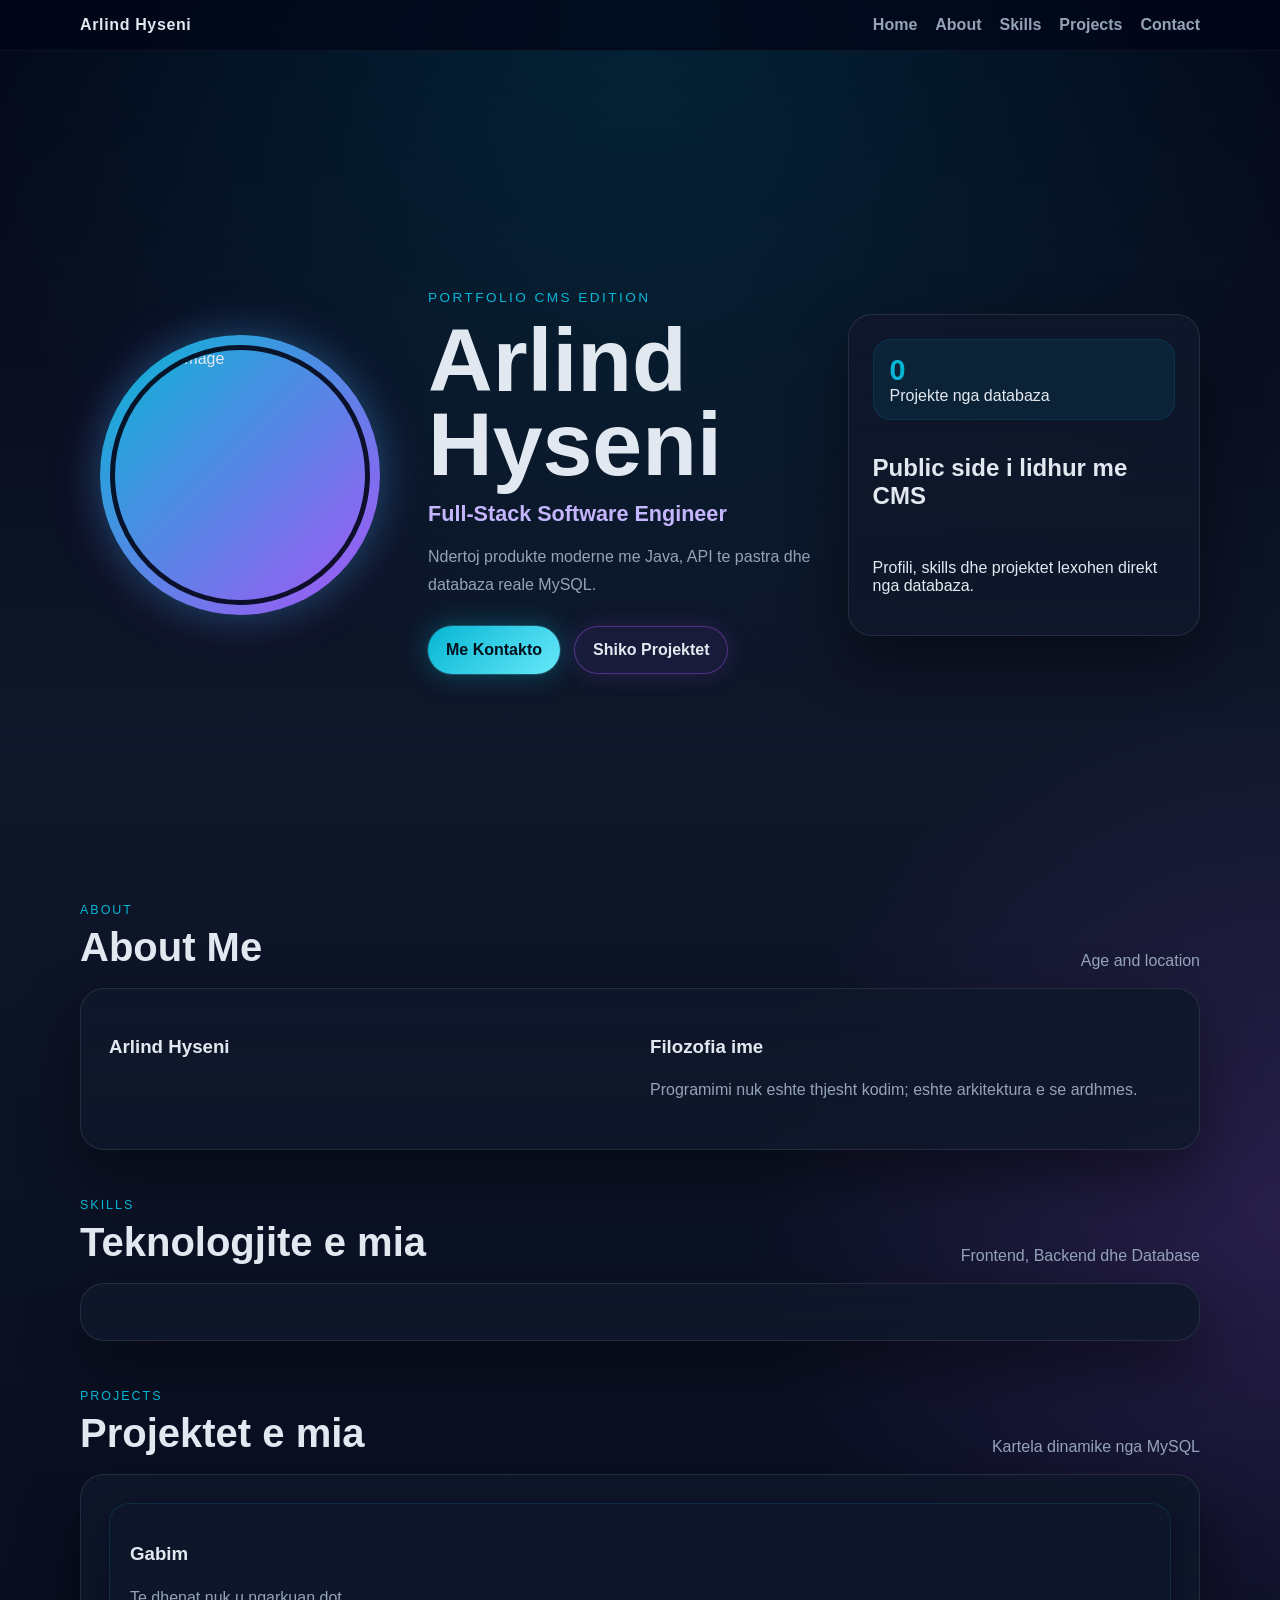
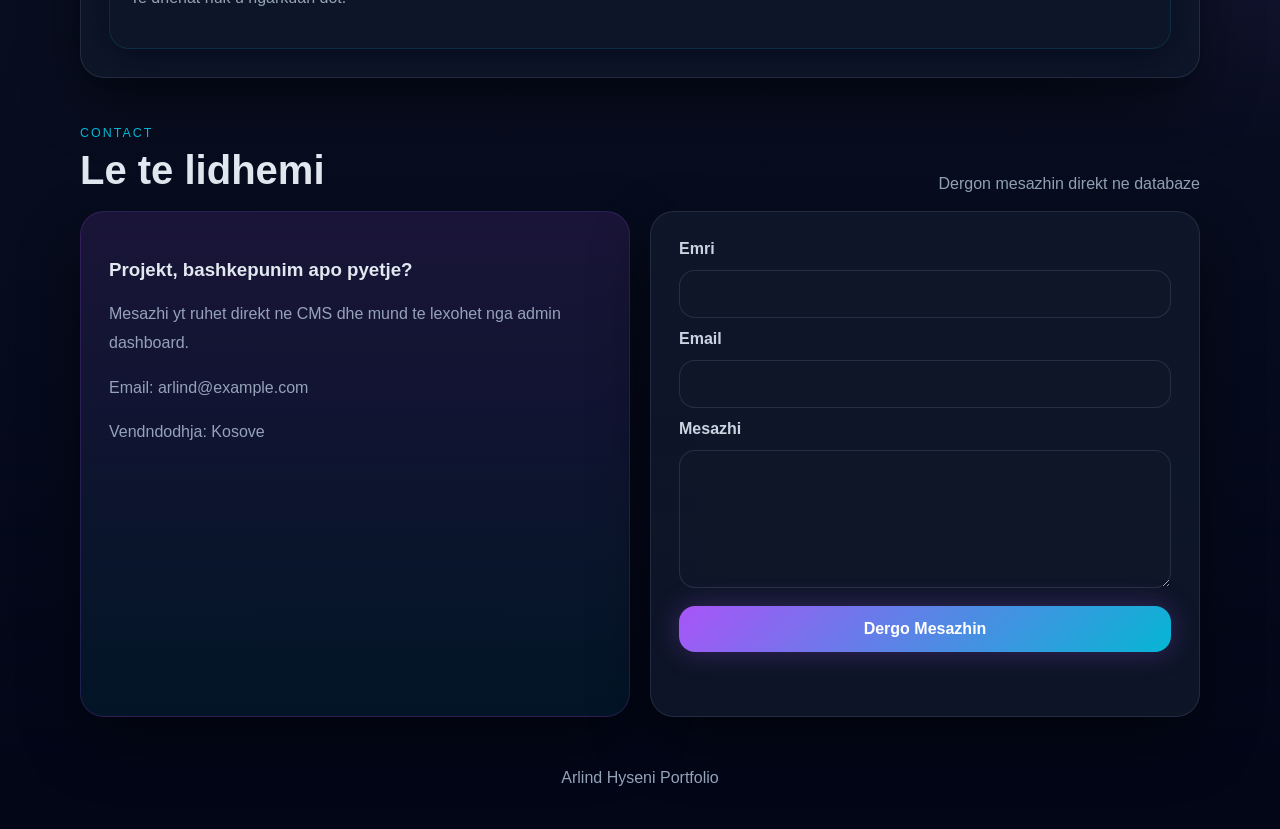
==== src/static/index.html @ 84b6e73b "Initial portfolio CMS" ====
<!DOCTYPE html>
<html lang="sq">
<head>
    <meta charset="UTF-8">
    <meta name="viewport" content="width=device-width, initial-scale=1.0">
    <title>Arlind Hyseni | Portfolio CMS</title>
    <style>
        :root {
            --bg: #0f172a;
            --panel: rgba(15, 23, 42, 0.9);
            --panel-border: rgba(148, 163, 184, 0.16);
            --text: #e2e8f0;
            --muted: #94a3b8;
            --cyan: #06b6d4;
            --purple: #a855f7;
            --shadow: 0 24px 60px rgba(0, 0, 0, 0.45);
        }
        * { box-sizing: border-box; }
        html { scroll-behavior: smooth; }
        body {
            margin: 0;
            font-family: "Segoe UI", Tahoma, sans-serif;
            color: var(--text);
            background:
                radial-gradient(circle at top, rgba(6, 182, 212, 0.16), transparent 28%),
                radial-gradient(circle at right, rgba(168, 85, 247, 0.18), transparent 30%),
                linear-gradient(180deg, #020617, #0f172a 30%, #020617 100%);
        }
        .shell { width: min(1120px, calc(100% - 28px)); margin: 0 auto; }
        .navbar {
            position: sticky;
            top: 0;
            z-index: 20;
            backdrop-filter: blur(14px);
            background: rgba(2, 6, 23, 0.74);
            border-bottom: 1px solid rgba(148, 163, 184, 0.08);
        }
        .navbar-inner {
            display: flex;
            justify-content: space-between;
            align-items: center;
            gap: 18px;
            padding: 16px 0;
        }
        .brand { color: var(--text); text-decoration: none; font-weight: 800; letter-spacing: 0.04em; }
        .nav-links { display: flex; gap: 18px; flex-wrap: wrap; }
        .nav-links a { color: var(--muted); text-decoration: none; font-weight: 600; }
        .nav-links a:hover, .brand:hover { color: var(--cyan); }

        .hero {
            min-height: 92vh;
            display: grid;
            align-items: center;
            padding: 56px 0 36px;
        }
        .hero-grid {
            display: grid;
            grid-template-columns: minmax(240px, 320px) minmax(0, 1fr) minmax(260px, 0.9fr);
            gap: 28px;
            align-items: center;
        }
        .profile-frame {
            width: min(280px, 100%);
            aspect-ratio: 1 / 1;
            border-radius: 50%;
            padding: 10px;
            background: linear-gradient(135deg, var(--cyan), var(--purple));
            box-shadow: 0 0 35px rgba(6, 182, 212, 0.28), 0 0 55px rgba(168, 85, 247, 0.2);
            margin: 0 auto;
        }
        .profile-frame img {
            width: 100%;
            height: 100%;
            object-fit: cover;
            border-radius: 50%;
            display: block;
            border: 5px solid rgba(2, 6, 23, 0.9);
        }
        .eyebrow { text-transform: uppercase; letter-spacing: 0.18em; color: var(--cyan); font-size: 0.85rem; }
        h1 { font-size: clamp(3rem, 7vw, 5.6rem); line-height: 0.94; margin: 8px 0 14px; }
        .subtitle { color: #c4b5fd; font-size: 1.35rem; margin: 0 0 16px; font-weight: 700; }
        .hero-copy, .about-text, .contact-info p, .project-card p { color: var(--muted); line-height: 1.8; }
        .hero-actions { display: flex; gap: 14px; flex-wrap: wrap; margin-top: 26px; }
        .cta, .ghost {
            display: inline-flex; align-items: center; justify-content: center; padding: 14px 18px; border-radius: 999px;
            text-decoration: none; font-weight: 700; transition: transform 0.2s ease, box-shadow 0.2s ease;
        }
        .cta { color: #03111c; background: linear-gradient(135deg, var(--cyan), #67e8f9); box-shadow: 0 0 0 1px rgba(103, 232, 249, 0.2), 0 0 28px rgba(6, 182, 212, 0.35); }
        .ghost { color: var(--text); border: 1px solid rgba(168, 85, 247, 0.4); background: rgba(168, 85, 247, 0.08); box-shadow: 0 0 24px rgba(168, 85, 247, 0.16); }
        .cta:hover, .ghost:hover { transform: translateY(-2px); }
        .hero-panel, .section-panel, .contact-form { background: linear-gradient(180deg, rgba(15, 23, 42, 0.94), rgba(15, 23, 42, 0.84)); border: 1px solid var(--panel-border); border-radius: 24px; box-shadow: var(--shadow); }
        .hero-panel { padding: 24px; display: grid; gap: 14px; align-content: center; }
        .hero-stat { padding: 14px 16px; border-radius: 18px; background: rgba(6, 182, 212, 0.08); border: 1px solid rgba(6, 182, 212, 0.12); }
        .hero-stat strong { display: block; color: var(--cyan); font-size: 1.8rem; }
        section { padding: 24px 0; }
        .section-header { display: flex; justify-content: space-between; gap: 18px; align-items: end; margin-bottom: 18px; }
        .section-header p { margin: 0 0 8px; color: var(--cyan); text-transform: uppercase; letter-spacing: 0.16em; font-size: 0.78rem; }
        .section-header h2 { margin: 0; font-size: clamp(1.8rem, 4vw, 2.5rem); }
        .section-header span { color: var(--muted); }
        .section-panel { padding: 28px; }
        .about-grid, .contact-layout { display: grid; grid-template-columns: minmax(0, 1fr) minmax(0, 1fr); gap: 20px; }
        .projects-grid, .skills-grid { display: grid; grid-template-columns: repeat(auto-fit, minmax(180px, 1fr)); gap: 18px; }
        .project-card, .skill-card {
            padding: 20px; border-radius: 20px; background: rgba(15, 23, 42, 0.72);
            border: 1px solid rgba(6, 182, 212, 0.14); box-shadow: 0 10px 30px rgba(2, 6, 23, 0.5);
        }
        .project-stack, .skill-category {
            display: inline-flex; padding: 8px 12px; border-radius: 999px; background: rgba(168, 85, 247, 0.14);
            color: #d8b4fe; font-weight: 700; font-size: 0.85rem; margin-bottom: 12px;
        }
        .skill-icon { font-size: 2rem; margin-bottom: 10px; display: block; }
        .contact-info { padding: 28px; border-radius: 24px; background: linear-gradient(180deg, rgba(168, 85, 247, 0.12), rgba(6, 182, 212, 0.08)); border: 1px solid rgba(168, 85, 247, 0.18); box-shadow: var(--shadow); }
        .contact-form { padding: 28px; display: grid; gap: 12px; }
        label { font-weight: 600; color: #cbd5e1; }
        input, textarea {
            width: 100%; padding: 14px 16px; border-radius: 16px; border: 1px solid rgba(148, 163, 184, 0.18);
            background: rgba(15, 23, 42, 0.76); color: var(--text); font: inherit;
        }
        input:focus, textarea:focus { outline: 2px solid rgba(6, 182, 212, 0.24); border-color: rgba(6, 182, 212, 0.4); }
        button[type="submit"] {
            margin-top: 6px; border: none; border-radius: 16px; padding: 14px 18px;
            background: linear-gradient(135deg, var(--purple), var(--cyan)); color: white; font: inherit; font-weight: 800; cursor: pointer;
            box-shadow: 0 0 28px rgba(168, 85, 247, 0.28);
        }
        .status { min-height: 24px; margin: 0; font-weight: 700; }
        .status.success { color: #67e8f9; }
        .status.error { color: #fda4af; }
        footer { padding: 28px 0 42px; color: var(--muted); text-align: center; }
        @media (max-width: 768px) {
            .hero-grid, .about-grid, .contact-layout { grid-template-columns: 1fr; }
            .hero-grid { text-align: center; }
            .hero-copy { margin: 0 auto; }
            .hero-actions { justify-content: center; }
            .projects-grid { grid-template-columns: 1fr; }
            h1 { font-size: clamp(2.3rem, 12vw, 3.8rem); }
            .navbar-inner { align-items: start; }
            .nav-links { width: 100%; justify-content: space-between; }
        }
        @media (max-width: 640px) {
            .navbar-inner, .section-header { flex-direction: column; align-items: start; }
            .nav-links { gap: 12px; }
            .hero { min-height: auto; padding-top: 42px; }
            .shell { width: min(100% - 20px, 1120px); }
            .profile-frame { width: 190px; }
        }
    </style>
</head>
<body>
    <nav class="navbar">
        <div class="shell navbar-inner">
            <a href="#home" class="brand" id="brandName">Arlind Hyseni</a>
            <div class="nav-links">
                <a href="#home">Home</a>
                <a href="#about">About</a>
                <a href="#skills">Skills</a>
                <a href="#projects">Projects</a>
                <a href="#contact">Contact</a>
            </div>
        </div>
    </nav>

    <div class="shell">
        <header id="home" class="hero">
            <div class="hero-grid">
                <div class="profile-frame">
                    <img id="profileImage" src="https://ui-avatars.com/api/?name=Arlind+Hyseni&background=0f172a&color=06b6d4&size=280" alt="Profile image">
                </div>
                <div>
                    <p class="eyebrow">Portfolio CMS Edition</p>
                    <h1 id="heroName">Arlind Hyseni</h1>
                    <p class="subtitle" id="heroTitle">Full-Stack Software Engineer</p>
                    <p class="hero-copy" id="heroBio">Ndertoj produkte moderne me Java, API te pastra dhe databaza reale MySQL.</p>
                    <div class="hero-actions">
                        <a class="cta" href="#contact">Me Kontakto</a>
                        <a class="ghost" href="#projects">Shiko Projektet</a>
                    </div>
                </div>
                <aside class="hero-panel">
                    <div class="hero-stat">
                        <strong id="projectCount">0</strong>
                        <span>Projekte nga databaza</span>
                    </div>
                    <h2 id="heroMetaTitle">Public side i lidhur me CMS</h2>
                    <p id="heroMetaText">Profili, skills dhe projektet lexohen direkt nga databaza.</p>
                </aside>
            </div>
        </header>

        <main>
            <section id="about">
                <div class="section-header">
                    <div>
                        <p>About</p>
                        <h2>About Me</h2>
                    </div>
                    <span id="aboutMeta">Age and location</span>
                </div>
                <div class="section-panel about-grid">
                    <div>
                        <h3 id="aboutName">Arlind Hyseni</h3>
                        <p class="about-text" id="aboutBio"></p>
                    </div>
                    <div>
                        <h3>Filozofia ime</h3>
                        <p class="about-text" id="philosophyText">Programimi nuk eshte thjesht kodim; eshte arkitektura e se ardhmes.</p>
                    </div>
                </div>
            </section>

            <section id="skills">
                <div class="section-header">
                    <div>
                        <p>Skills</p>
                        <h2>Teknologjite e mia</h2>
                    </div>
                    <span>Frontend, Backend dhe Database</span>
                </div>
                <div class="section-panel">
                    <div id="skillsGrid" class="skills-grid"></div>
                </div>
            </section>

            <section id="projects">
                <div class="section-header">
                    <div>
                        <p>Projects</p>
                        <h2>Projektet e mia</h2>
                    </div>
                    <span>Kartela dinamike nga MySQL</span>
                </div>
                <div class="section-panel">
                    <div id="projectsGrid" class="projects-grid"></div>
                </div>
            </section>

            <section id="contact">
                <div class="section-header">
                    <div>
                        <p>Contact</p>
                        <h2>Le te lidhemi</h2>
                    </div>
                    <span>Dergon mesazhin direkt ne databaze</span>
                </div>
                <div class="contact-layout">
                    <aside class="contact-info">
                        <h3>Projekt, bashkepunim apo pyetje?</h3>
                        <p id="contactInfoText">Mesazhi yt ruhet direkt ne CMS dhe mund te lexohet nga admin dashboard.</p>
                        <p id="contactEmail">Email: arlind@example.com</p>
                        <p id="contactLocation">Vendndodhja: Kosove</p>
                    </aside>
                    <form id="contactForm" class="contact-form">
                        <input id="contactCsrfToken" name="csrf_token" type="hidden">
                        <label for="name">Emri</label>
                        <input id="name" name="name" type="text" required>
                        <label for="email">Email</label>
                        <input id="email" name="email" type="email" required>
                        <label for="message">Mesazhi</label>
                        <textarea id="message" name="message" rows="6" required></textarea>
                        <button type="submit">Dergo Mesazhin</button>
                        <p id="contactStatus" class="status" aria-live="polite"></p>
                    </form>
                </div>
            </section>
        </main>
    </div>

    <footer id="footerText">Arlind Hyseni Portfolio</footer>

    <script>
        const skillIcons = {
            "HTML": "🌐",
            "CSS": "🎨",
            "JavaScript": "⚡",
            "Bootstrap": "🧩",
            "GitHub": "🐙",
            "Java": "☕",
            "PHP": "🐘",
            "MySQL (Advanced)": "🗄️"
        };

        const projectsGrid = document.getElementById("projectsGrid");
        const skillsGrid = document.getElementById("skillsGrid");
        const projectCount = document.getElementById("projectCount");
        const contactForm = document.getElementById("contactForm");
        const contactStatus = document.getElementById("contactStatus");
        const contactCsrfToken = document.getElementById("contactCsrfToken");

        async function loadCsrfToken() {
            const response = await fetch("/api/csrf-token");
            const payload = await response.json();
            contactCsrfToken.value = payload.token;
        }

        async function loadProfile() {
            const response = await fetch("/api/profile");
            const profile = await response.json();

            document.getElementById("brandName").textContent = profile.fullName;
            document.getElementById("heroName").textContent = profile.fullName;
            document.getElementById("heroTitle").textContent = profile.title;
            document.getElementById("heroBio").textContent = profile.bio;
            document.getElementById("profileImage").src = profile.imageUrl;
            document.getElementById("aboutName").textContent = profile.fullName;
            document.getElementById("aboutBio").textContent = profile.bio;
            document.getElementById("philosophyText").textContent = profile.philosophy;
            document.getElementById("aboutMeta").textContent = `${profile.age} vjec • ${profile.location}`;
            document.getElementById("contactEmail").textContent = `Email: ${profile.email}`;
            document.getElementById("contactLocation").textContent = `Vendndodhja: ${profile.location}`;
            document.getElementById("heroMetaTitle").textContent = `${profile.age} vjec • ${profile.location}`;
            document.getElementById("heroMetaText").textContent = profile.philosophy;
            document.getElementById("footerText").textContent = `${profile.fullName} Portfolio`;
        }

        async function loadSkills() {
            const response = await fetch("/api/skills");
            const skills = await response.json();

            skillsGrid.innerHTML = skills.map((skill) => `
                <article class="skill-card">
                    <span class="skill-icon">${skillIcons[skill.skillName] || "✨"}</span>
                    <div class="skill-category">${skill.category}</div>
                    <h3>${skill.skillName}</h3>
                </article>
            `).join("");
        }

        async function loadProjects() {
            const response = await fetch("/api/projects");
            const projects = await response.json();
            projectCount.textContent = projects.length;

            if (!projects.length) {
                projectsGrid.innerHTML = '<article class="project-card"><h3>Asnje projekt ende</h3><p>Projektet do te shfaqen ketu sapo te ruhen nga admin paneli.</p></article>';
                return;
            }

            projectsGrid.innerHTML = projects.map((project) => `
                <article class="project-card">
                    <div class="project-stack">${project.stack}</div>
                    <h3>${project.title}</h3>
                    <p>${project.description}</p>
                </article>
            `).join("");
        }

        contactForm.addEventListener("submit", async (event) => {
            event.preventDefault();
            const formData = new URLSearchParams(new FormData(contactForm));
            contactStatus.className = "status";
            contactStatus.textContent = "";

            try {
                const response = await fetch("/api/contact", {
                    method: "POST",
                    headers: { "Content-Type": "application/x-www-form-urlencoded" },
                    body: formData
                });
                const payload = await response.json();
                if (!response.ok) {
                    throw new Error(payload.error || "Mesazhi nuk u dergua.");
                }
                contactForm.reset();
                contactCsrfToken.value = formData.get("csrf_token");
                contactStatus.className = "status success";
                contactStatus.textContent = "Mesazhi u dergua me sukses!";
            } catch (error) {
                contactStatus.className = "status error";
                contactStatus.textContent = error.message;
            }
        });

        Promise.all([loadCsrfToken(), loadProfile(), loadSkills(), loadProjects()]).catch(() => {
            projectsGrid.innerHTML = '<article class="project-card"><h3>Gabim</h3><p>Te dhenat nuk u ngarkuan dot.</p></article>';
        });
    </script>
</body>
</html>
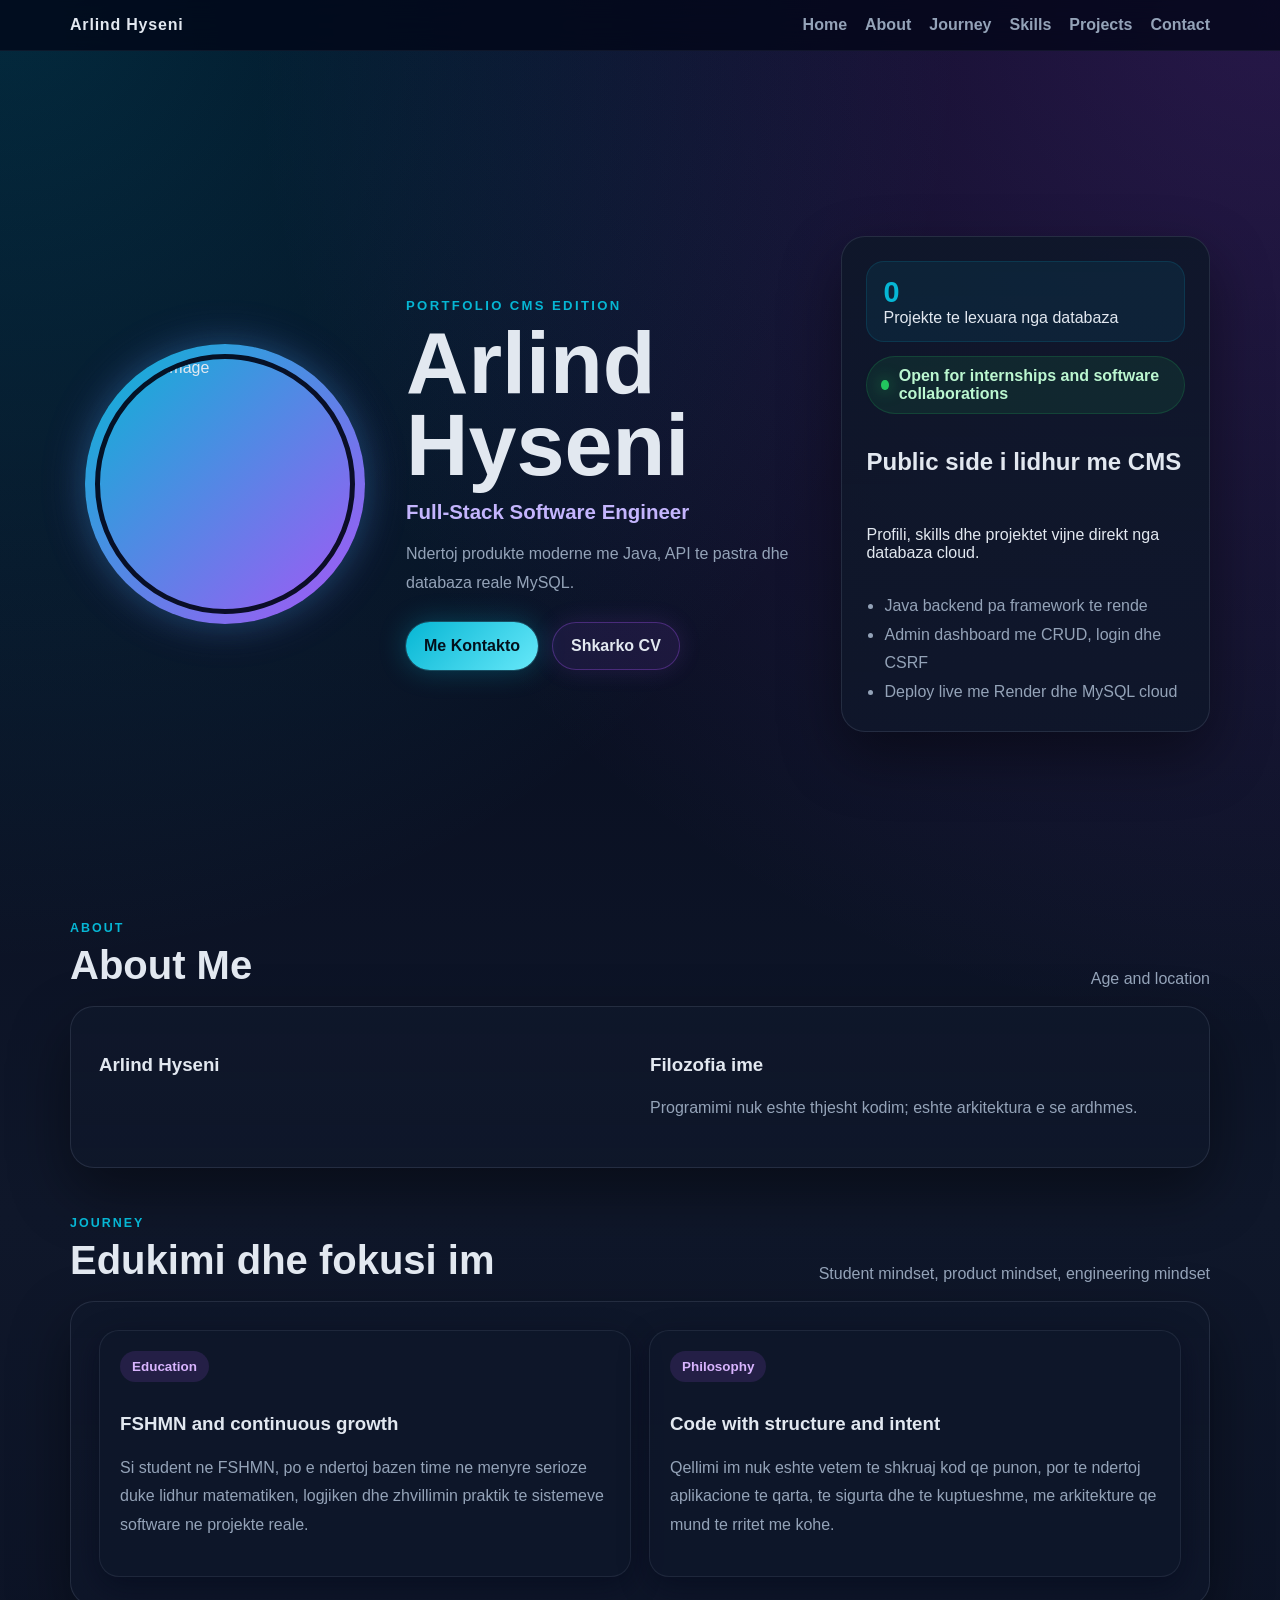
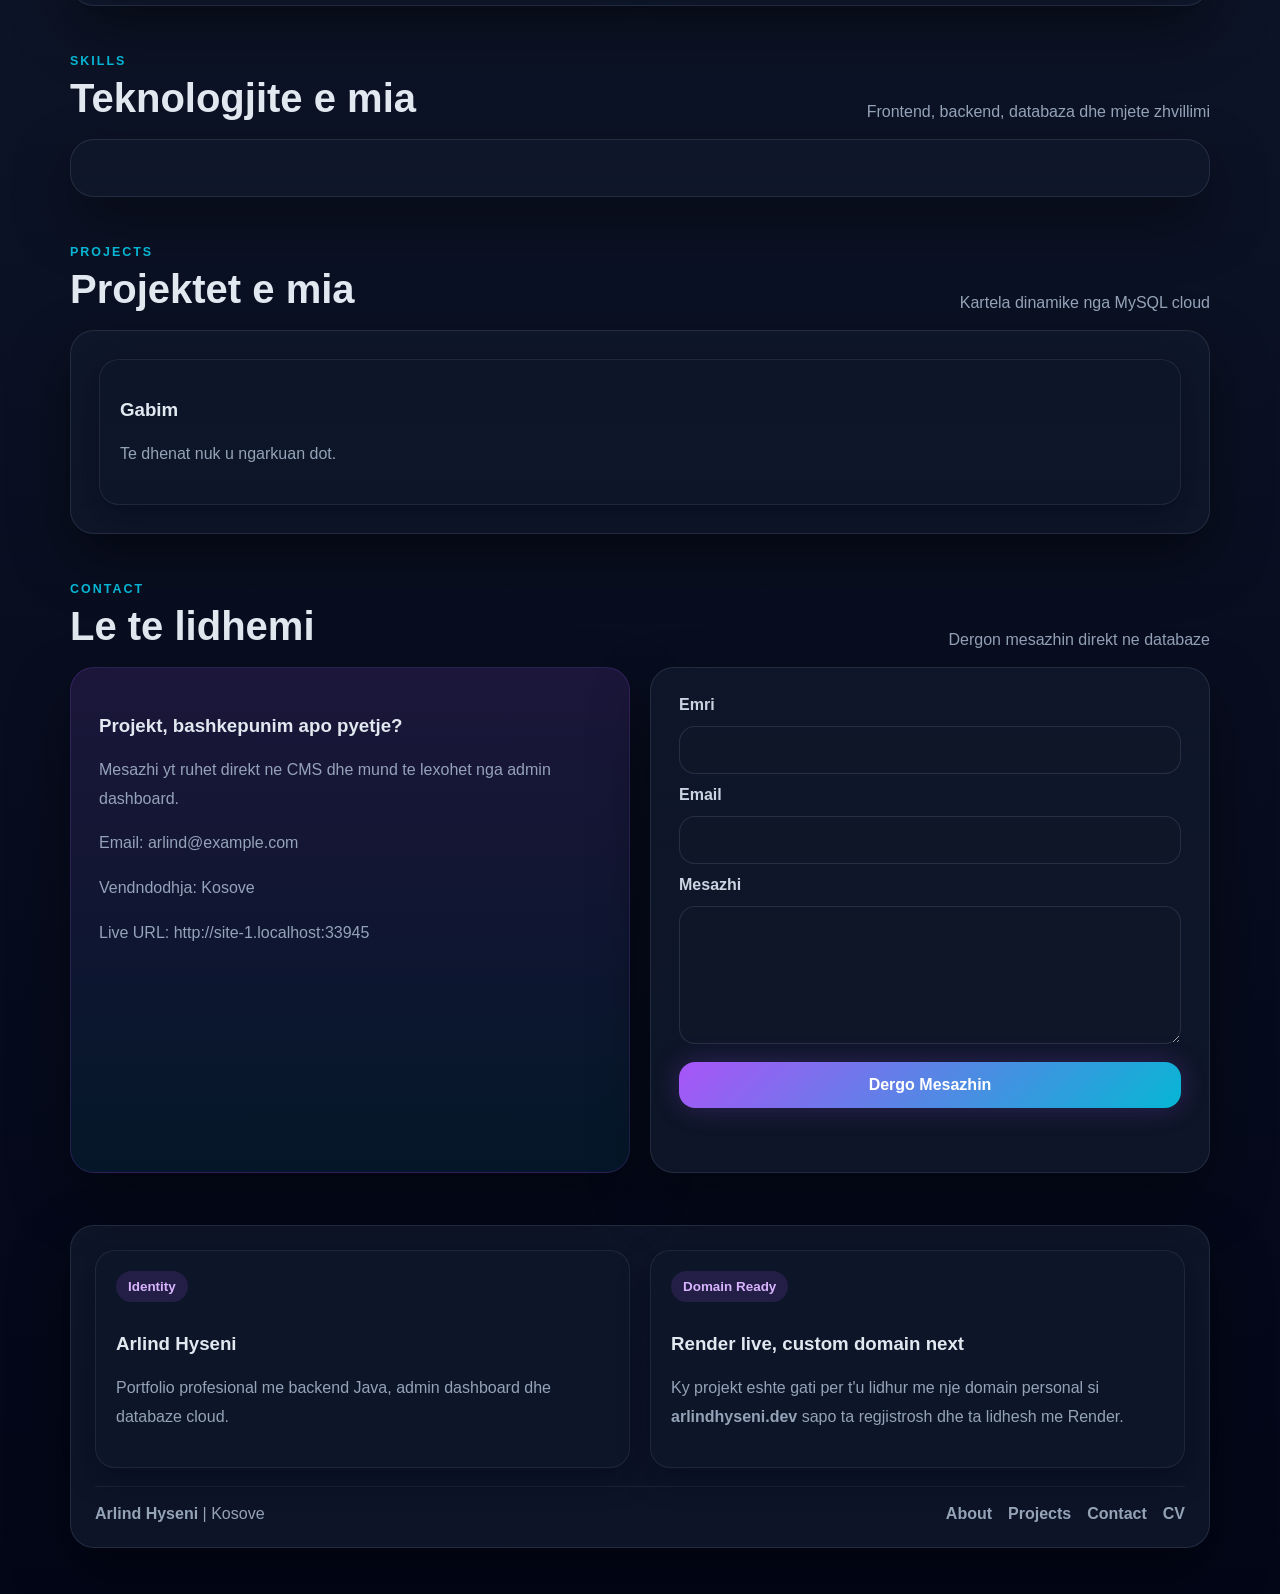
==== commit 5409b070: "Shtova CV-ne dhe perditesova faqen" ====
--- a/src/static/index.html
+++ b/src/static/index.html
@@ -3,18 +3,23 @@
 <head>
     <meta charset="UTF-8">
     <meta name="viewport" content="width=device-width, initial-scale=1.0">
+    <meta name="description" content="Portfolio profesional i Arlind Hyseni, Full-Stack Software Engineer me Java, MySQL dhe ndertim produktesh moderne web.">
     <title>Arlind Hyseni | Portfolio CMS</title>
     <style>
         :root {
-            --bg: #0f172a;
-            --panel: rgba(15, 23, 42, 0.9);
-            --panel-border: rgba(148, 163, 184, 0.16);
+            --bg: #020617;
+            --bg-soft: #0f172a;
+            --panel: rgba(15, 23, 42, 0.86);
+            --panel-strong: rgba(15, 23, 42, 0.94);
+            --line: rgba(148, 163, 184, 0.16);
             --text: #e2e8f0;
             --muted: #94a3b8;
             --cyan: #06b6d4;
             --purple: #a855f7;
-            --shadow: 0 24px 60px rgba(0, 0, 0, 0.45);
-        }
+            --green: #22c55e;
+            --shadow: 0 24px 60px rgba(0, 0, 0, 0.42);
+        }
+
         * { box-sizing: border-box; }
         html { scroll-behavior: smooth; }
         body {
@@ -22,19 +27,23 @@
             font-family: "Segoe UI", Tahoma, sans-serif;
             color: var(--text);
             background:
-                radial-gradient(circle at top, rgba(6, 182, 212, 0.16), transparent 28%),
-                radial-gradient(circle at right, rgba(168, 85, 247, 0.18), transparent 30%),
-                linear-gradient(180deg, #020617, #0f172a 30%, #020617 100%);
-        }
-        .shell { width: min(1120px, calc(100% - 28px)); margin: 0 auto; }
+                radial-gradient(circle at top left, rgba(6, 182, 212, 0.20), transparent 28%),
+                radial-gradient(circle at top right, rgba(168, 85, 247, 0.22), transparent 30%),
+                linear-gradient(180deg, #020617, #0f172a 38%, #020617 100%);
+        }
+
+        a { color: inherit; }
+        .shell { width: min(1140px, calc(100% - 28px)); margin: 0 auto; }
+
         .navbar {
             position: sticky;
             top: 0;
-            z-index: 20;
-            backdrop-filter: blur(14px);
-            background: rgba(2, 6, 23, 0.74);
+            z-index: 30;
+            backdrop-filter: blur(16px);
+            background: rgba(2, 6, 23, 0.76);
             border-bottom: 1px solid rgba(148, 163, 184, 0.08);
         }
+
         .navbar-inner {
             display: flex;
             justify-content: space-between;
@@ -42,105 +51,443 @@
             gap: 18px;
             padding: 16px 0;
         }
-        .brand { color: var(--text); text-decoration: none; font-weight: 800; letter-spacing: 0.04em; }
-        .nav-links { display: flex; gap: 18px; flex-wrap: wrap; }
-        .nav-links a { color: var(--muted); text-decoration: none; font-weight: 600; }
-        .nav-links a:hover, .brand:hover { color: var(--cyan); }
+
+        .brand {
+            text-decoration: none;
+            font-weight: 800;
+            letter-spacing: 0.05em;
+        }
+
+        .nav-links {
+            display: flex;
+            gap: 18px;
+            flex-wrap: wrap;
+        }
+
+        .nav-links a {
+            text-decoration: none;
+            color: var(--muted);
+            font-weight: 600;
+        }
+
+        .nav-links a:hover,
+        .brand:hover {
+            color: var(--cyan);
+        }
 
         .hero {
-            min-height: 92vh;
+            min-height: 94vh;
             display: grid;
             align-items: center;
-            padding: 56px 0 36px;
-        }
+            padding: 54px 0 34px;
+        }
+
         .hero-grid {
             display: grid;
-            grid-template-columns: minmax(240px, 320px) minmax(0, 1fr) minmax(260px, 0.9fr);
-            gap: 28px;
+            grid-template-columns: minmax(240px, 310px) minmax(0, 1fr) minmax(260px, 0.9fr);
+            gap: 26px;
             align-items: center;
         }
+
         .profile-frame {
             width: min(280px, 100%);
             aspect-ratio: 1 / 1;
+            margin: 0 auto;
             border-radius: 50%;
             padding: 10px;
             background: linear-gradient(135deg, var(--cyan), var(--purple));
-            box-shadow: 0 0 35px rgba(6, 182, 212, 0.28), 0 0 55px rgba(168, 85, 247, 0.2);
-            margin: 0 auto;
-        }
+            box-shadow: 0 0 32px rgba(6, 182, 212, 0.24), 0 0 48px rgba(168, 85, 247, 0.20);
+        }
+
         .profile-frame img {
             width: 100%;
             height: 100%;
             object-fit: cover;
+            display: block;
             border-radius: 50%;
+            border: 5px solid rgba(2, 6, 23, 0.92);
+        }
+
+        .eyebrow {
+            margin: 0 0 10px;
+            color: var(--cyan);
+            text-transform: uppercase;
+            letter-spacing: 0.18em;
+            font-size: 0.82rem;
+            font-weight: 700;
+        }
+
+        h1 {
+            margin: 0 0 14px;
+            font-size: clamp(3rem, 7vw, 5.4rem);
+            line-height: 0.94;
+        }
+
+        .subtitle {
+            margin: 0 0 14px;
+            color: #c4b5fd;
+            font-size: 1.28rem;
+            font-weight: 700;
+        }
+
+        .hero-copy,
+        .about-text,
+        .timeline-copy,
+        .contact-info p,
+        .project-card p,
+        .footer-grid p {
+            color: var(--muted);
+            line-height: 1.8;
+        }
+
+        .hero-actions {
+            display: flex;
+            flex-wrap: wrap;
+            gap: 14px;
+            margin-top: 24px;
+        }
+
+        .button,
+        .button-ghost {
+            display: inline-flex;
+            align-items: center;
+            justify-content: center;
+            text-decoration: none;
+            padding: 14px 18px;
+            border-radius: 999px;
+            font-weight: 800;
+            transition: transform 0.2s ease, box-shadow 0.2s ease;
+        }
+
+        .button {
+            color: #03111c;
+            background: linear-gradient(135deg, var(--cyan), #67e8f9);
+            box-shadow: 0 0 0 1px rgba(103, 232, 249, 0.18), 0 0 28px rgba(6, 182, 212, 0.30);
+        }
+
+        .button-ghost {
+            color: var(--text);
+            background: rgba(168, 85, 247, 0.10);
+            border: 1px solid rgba(168, 85, 247, 0.32);
+            box-shadow: 0 0 24px rgba(168, 85, 247, 0.14);
+        }
+
+        .button:hover,
+        .button-ghost:hover,
+        button[type="submit"]:hover {
+            transform: translateY(-2px);
+        }
+
+        .hero-panel,
+        .section-panel,
+        .contact-form,
+        .footer-card {
+            background: linear-gradient(180deg, var(--panel-strong), var(--panel));
+            border: 1px solid var(--line);
+            border-radius: 24px;
+            box-shadow: var(--shadow);
+        }
+
+        .hero-panel {
+            padding: 24px;
+            display: grid;
+            gap: 14px;
+            align-content: center;
+        }
+
+        .hero-stat {
+            padding: 14px 16px;
+            border-radius: 18px;
+            background: rgba(6, 182, 212, 0.08);
+            border: 1px solid rgba(6, 182, 212, 0.14);
+        }
+
+        .hero-stat strong {
             display: block;
-            border: 5px solid rgba(2, 6, 23, 0.9);
-        }
-        .eyebrow { text-transform: uppercase; letter-spacing: 0.18em; color: var(--cyan); font-size: 0.85rem; }
-        h1 { font-size: clamp(3rem, 7vw, 5.6rem); line-height: 0.94; margin: 8px 0 14px; }
-        .subtitle { color: #c4b5fd; font-size: 1.35rem; margin: 0 0 16px; font-weight: 700; }
-        .hero-copy, .about-text, .contact-info p, .project-card p { color: var(--muted); line-height: 1.8; }
-        .hero-actions { display: flex; gap: 14px; flex-wrap: wrap; margin-top: 26px; }
-        .cta, .ghost {
-            display: inline-flex; align-items: center; justify-content: center; padding: 14px 18px; border-radius: 999px;
-            text-decoration: none; font-weight: 700; transition: transform 0.2s ease, box-shadow 0.2s ease;
-        }
-        .cta { color: #03111c; background: linear-gradient(135deg, var(--cyan), #67e8f9); box-shadow: 0 0 0 1px rgba(103, 232, 249, 0.2), 0 0 28px rgba(6, 182, 212, 0.35); }
-        .ghost { color: var(--text); border: 1px solid rgba(168, 85, 247, 0.4); background: rgba(168, 85, 247, 0.08); box-shadow: 0 0 24px rgba(168, 85, 247, 0.16); }
-        .cta:hover, .ghost:hover { transform: translateY(-2px); }
-        .hero-panel, .section-panel, .contact-form { background: linear-gradient(180deg, rgba(15, 23, 42, 0.94), rgba(15, 23, 42, 0.84)); border: 1px solid var(--panel-border); border-radius: 24px; box-shadow: var(--shadow); }
-        .hero-panel { padding: 24px; display: grid; gap: 14px; align-content: center; }
-        .hero-stat { padding: 14px 16px; border-radius: 18px; background: rgba(6, 182, 212, 0.08); border: 1px solid rgba(6, 182, 212, 0.12); }
-        .hero-stat strong { display: block; color: var(--cyan); font-size: 1.8rem; }
+            color: var(--cyan);
+            font-size: 1.8rem;
+        }
+
+        .hero-list {
+            margin: 0;
+            padding-left: 18px;
+            color: var(--muted);
+            line-height: 1.8;
+        }
+
         section { padding: 24px 0; }
-        .section-header { display: flex; justify-content: space-between; gap: 18px; align-items: end; margin-bottom: 18px; }
-        .section-header p { margin: 0 0 8px; color: var(--cyan); text-transform: uppercase; letter-spacing: 0.16em; font-size: 0.78rem; }
-        .section-header h2 { margin: 0; font-size: clamp(1.8rem, 4vw, 2.5rem); }
-        .section-header span { color: var(--muted); }
+
+        .section-header {
+            display: flex;
+            justify-content: space-between;
+            align-items: end;
+            gap: 18px;
+            margin-bottom: 18px;
+        }
+
+        .section-header p {
+            margin: 0 0 8px;
+            color: var(--cyan);
+            text-transform: uppercase;
+            letter-spacing: 0.16em;
+            font-size: 0.78rem;
+            font-weight: 700;
+        }
+
+        .section-header h2 {
+            margin: 0;
+            font-size: clamp(1.8rem, 4vw, 2.5rem);
+        }
+
+        .section-header span {
+            color: var(--muted);
+        }
+
         .section-panel { padding: 28px; }
-        .about-grid, .contact-layout { display: grid; grid-template-columns: minmax(0, 1fr) minmax(0, 1fr); gap: 20px; }
-        .projects-grid, .skills-grid { display: grid; grid-template-columns: repeat(auto-fit, minmax(180px, 1fr)); gap: 18px; }
-        .project-card, .skill-card {
-            padding: 20px; border-radius: 20px; background: rgba(15, 23, 42, 0.72);
-            border: 1px solid rgba(6, 182, 212, 0.14); box-shadow: 0 10px 30px rgba(2, 6, 23, 0.5);
-        }
-        .project-stack, .skill-category {
-            display: inline-flex; padding: 8px 12px; border-radius: 999px; background: rgba(168, 85, 247, 0.14);
-            color: #d8b4fe; font-weight: 700; font-size: 0.85rem; margin-bottom: 12px;
-        }
-        .skill-icon { font-size: 2rem; margin-bottom: 10px; display: block; }
-        .contact-info { padding: 28px; border-radius: 24px; background: linear-gradient(180deg, rgba(168, 85, 247, 0.12), rgba(6, 182, 212, 0.08)); border: 1px solid rgba(168, 85, 247, 0.18); box-shadow: var(--shadow); }
-        .contact-form { padding: 28px; display: grid; gap: 12px; }
-        label { font-weight: 600; color: #cbd5e1; }
-        input, textarea {
-            width: 100%; padding: 14px 16px; border-radius: 16px; border: 1px solid rgba(148, 163, 184, 0.18);
-            background: rgba(15, 23, 42, 0.76); color: var(--text); font: inherit;
-        }
-        input:focus, textarea:focus { outline: 2px solid rgba(6, 182, 212, 0.24); border-color: rgba(6, 182, 212, 0.4); }
+
+        .about-grid,
+        .contact-layout,
+        .footer-grid {
+            display: grid;
+            grid-template-columns: repeat(2, minmax(0, 1fr));
+            gap: 20px;
+        }
+
+        .timeline-grid,
+        .skills-grid,
+        .projects-grid {
+            display: grid;
+            gap: 18px;
+        }
+
+        .timeline-grid {
+            grid-template-columns: repeat(2, minmax(0, 1fr));
+        }
+
+        .skills-grid {
+            grid-template-columns: repeat(auto-fit, minmax(180px, 1fr));
+        }
+
+        .projects-grid {
+            grid-template-columns: repeat(auto-fit, minmax(260px, 1fr));
+        }
+
+        .timeline-card,
+        .project-card,
+        .skill-card,
+        .info-card {
+            padding: 20px;
+            border-radius: 20px;
+            background: rgba(15, 23, 42, 0.72);
+            border: 1px solid rgba(148, 163, 184, 0.12);
+            box-shadow: 0 10px 30px rgba(2, 6, 23, 0.46);
+        }
+
+        .timeline-label,
+        .skill-category,
+        .project-stack {
+            display: inline-flex;
+            padding: 8px 12px;
+            border-radius: 999px;
+            margin-bottom: 12px;
+            font-size: 0.84rem;
+            font-weight: 800;
+        }
+
+        .timeline-label,
+        .skill-category {
+            background: rgba(168, 85, 247, 0.14);
+            color: #d8b4fe;
+        }
+
+        .project-stack {
+            background: rgba(6, 182, 212, 0.10);
+            color: #67e8f9;
+        }
+
+        .skill-mark {
+            width: 48px;
+            height: 48px;
+            display: inline-flex;
+            align-items: center;
+            justify-content: center;
+            border-radius: 16px;
+            margin-bottom: 12px;
+            font-weight: 800;
+            color: white;
+            background: linear-gradient(135deg, var(--purple), var(--cyan));
+            box-shadow: 0 0 24px rgba(168, 85, 247, 0.18);
+        }
+
+        .availability {
+            display: inline-flex;
+            align-items: center;
+            gap: 10px;
+            padding: 10px 14px;
+            border-radius: 999px;
+            color: #bbf7d0;
+            background: rgba(34, 197, 94, 0.10);
+            border: 1px solid rgba(34, 197, 94, 0.18);
+            font-weight: 700;
+        }
+
+        .dot {
+            width: 10px;
+            height: 10px;
+            border-radius: 50%;
+            background: var(--green);
+            box-shadow: 0 0 16px rgba(34, 197, 94, 0.65);
+        }
+
+        .contact-info {
+            padding: 28px;
+            border-radius: 24px;
+            background: linear-gradient(180deg, rgba(168, 85, 247, 0.12), rgba(6, 182, 212, 0.08));
+            border: 1px solid rgba(168, 85, 247, 0.18);
+            box-shadow: var(--shadow);
+        }
+
+        .contact-form {
+            padding: 28px;
+            display: grid;
+            gap: 12px;
+        }
+
+        label {
+            font-weight: 700;
+            color: #cbd5e1;
+        }
+
+        input,
+        textarea {
+            width: 100%;
+            padding: 14px 16px;
+            border-radius: 16px;
+            border: 1px solid rgba(148, 163, 184, 0.18);
+            background: rgba(15, 23, 42, 0.76);
+            color: var(--text);
+            font: inherit;
+        }
+
+        input:focus,
+        textarea:focus {
+            outline: 2px solid rgba(6, 182, 212, 0.24);
+            border-color: rgba(6, 182, 212, 0.4);
+        }
+
         button[type="submit"] {
-            margin-top: 6px; border: none; border-radius: 16px; padding: 14px 18px;
-            background: linear-gradient(135deg, var(--purple), var(--cyan)); color: white; font: inherit; font-weight: 800; cursor: pointer;
-            box-shadow: 0 0 28px rgba(168, 85, 247, 0.28);
-        }
-        .status { min-height: 24px; margin: 0; font-weight: 700; }
+            margin-top: 6px;
+            border: none;
+            border-radius: 16px;
+            padding: 14px 18px;
+            background: linear-gradient(135deg, var(--purple), var(--cyan));
+            color: white;
+            font: inherit;
+            font-weight: 800;
+            cursor: pointer;
+            box-shadow: 0 0 28px rgba(168, 85, 247, 0.24);
+        }
+
+        .status {
+            min-height: 24px;
+            margin: 0;
+            font-weight: 700;
+        }
+
         .status.success { color: #67e8f9; }
         .status.error { color: #fda4af; }
-        footer { padding: 28px 0 42px; color: var(--muted); text-align: center; }
+
+        footer {
+            padding: 28px 0 46px;
+        }
+
+        .footer-card {
+            padding: 24px;
+        }
+
+        .footer-bottom {
+            margin-top: 18px;
+            padding-top: 18px;
+            border-top: 1px solid rgba(148, 163, 184, 0.10);
+            display: flex;
+            justify-content: space-between;
+            gap: 18px;
+            flex-wrap: wrap;
+            color: var(--muted);
+        }
+
+        .footer-links {
+            display: flex;
+            gap: 16px;
+            flex-wrap: wrap;
+        }
+
+        .footer-links a {
+            text-decoration: none;
+            color: var(--muted);
+            font-weight: 600;
+        }
+
+        .footer-links a:hover {
+            color: var(--cyan);
+        }
+
         @media (max-width: 768px) {
-            .hero-grid, .about-grid, .contact-layout { grid-template-columns: 1fr; }
-            .hero-grid { text-align: center; }
-            .hero-copy { margin: 0 auto; }
-            .hero-actions { justify-content: center; }
-            .projects-grid { grid-template-columns: 1fr; }
-            h1 { font-size: clamp(2.3rem, 12vw, 3.8rem); }
-            .navbar-inner { align-items: start; }
-            .nav-links { width: 100%; justify-content: space-between; }
-        }
+            .hero-grid,
+            .about-grid,
+            .contact-layout,
+            .footer-grid,
+            .timeline-grid {
+                grid-template-columns: 1fr;
+            }
+
+            .hero-grid {
+                text-align: center;
+            }
+
+            .hero-actions {
+                justify-content: center;
+            }
+
+            .projects-grid {
+                grid-template-columns: 1fr;
+            }
+
+            h1 {
+                font-size: clamp(2.3rem, 12vw, 3.8rem);
+            }
+
+            .navbar-inner {
+                align-items: start;
+            }
+
+            .nav-links {
+                width: 100%;
+                justify-content: space-between;
+            }
+
+            .footer-bottom {
+                flex-direction: column;
+            }
+        }
+
         @media (max-width: 640px) {
-            .navbar-inner, .section-header { flex-direction: column; align-items: start; }
-            .nav-links { gap: 12px; }
-            .hero { min-height: auto; padding-top: 42px; }
-            .shell { width: min(100% - 20px, 1120px); }
+            .shell { width: min(100% - 20px, 1140px); }
+            .navbar-inner,
+            .section-header {
+                flex-direction: column;
+                align-items: start;
+            }
+
+            .nav-links {
+                gap: 12px;
+            }
+
+            .hero {
+                min-height: auto;
+                padding-top: 42px;
+            }
+
             .profile-frame { width: 190px; }
         }
     </style>
@@ -152,6 +499,7 @@
             <div class="nav-links">
                 <a href="#home">Home</a>
                 <a href="#about">About</a>
+                <a href="#journey">Journey</a>
                 <a href="#skills">Skills</a>
                 <a href="#projects">Projects</a>
                 <a href="#contact">Contact</a>
@@ -165,23 +513,34 @@
                 <div class="profile-frame">
                     <img id="profileImage" src="https://ui-avatars.com/api/?name=Arlind+Hyseni&background=0f172a&color=06b6d4&size=280" alt="Profile image">
                 </div>
+
                 <div>
                     <p class="eyebrow">Portfolio CMS Edition</p>
                     <h1 id="heroName">Arlind Hyseni</h1>
                     <p class="subtitle" id="heroTitle">Full-Stack Software Engineer</p>
                     <p class="hero-copy" id="heroBio">Ndertoj produkte moderne me Java, API te pastra dhe databaza reale MySQL.</p>
                     <div class="hero-actions">
-                        <a class="cta" href="#contact">Me Kontakto</a>
-                        <a class="ghost" href="#projects">Shiko Projektet</a>
-                    </div>
-                </div>
+                        <a class="button" href="#contact">Me Kontakto</a>
+                        <a class="button-ghost" href="/cv">Shkarko CV</a>
+                    </div>
+                </div>
+
                 <aside class="hero-panel">
                     <div class="hero-stat">
                         <strong id="projectCount">0</strong>
-                        <span>Projekte nga databaza</span>
+                        <span>Projekte te lexuara nga databaza</span>
+                    </div>
+                    <div class="availability">
+                        <span class="dot"></span>
+                        <span>Open for internships and software collaborations</span>
                     </div>
                     <h2 id="heroMetaTitle">Public side i lidhur me CMS</h2>
-                    <p id="heroMetaText">Profili, skills dhe projektet lexohen direkt nga databaza.</p>
+                    <p id="heroMetaText">Profili, skills dhe projektet vijne direkt nga databaza cloud.</p>
+                    <ul class="hero-list">
+                        <li>Java backend pa framework te rende</li>
+                        <li>Admin dashboard me CRUD, login dhe CSRF</li>
+                        <li>Deploy live me Render dhe MySQL cloud</li>
+                    </ul>
                 </aside>
             </div>
         </header>
@@ -207,13 +566,41 @@
                 </div>
             </section>
 
+            <section id="journey">
+                <div class="section-header">
+                    <div>
+                        <p>Journey</p>
+                        <h2>Edukimi dhe fokusi im</h2>
+                    </div>
+                    <span>Student mindset, product mindset, engineering mindset</span>
+                </div>
+                <div class="section-panel timeline-grid">
+                    <article class="timeline-card">
+                        <div class="timeline-label">Education</div>
+                        <h3>FSHMN and continuous growth</h3>
+                        <p class="timeline-copy">
+                            Si student ne FSHMN, po e ndertoj bazen time ne menyre serioze duke lidhur matematiken,
+                            logjiken dhe zhvillimin praktik te sistemeve software ne projekte reale.
+                        </p>
+                    </article>
+                    <article class="timeline-card">
+                        <div class="timeline-label">Philosophy</div>
+                        <h3>Code with structure and intent</h3>
+                        <p class="timeline-copy">
+                            Qellimi im nuk eshte vetem te shkruaj kod qe punon, por te ndertoj aplikacione te qarta,
+                            te sigurta dhe te kuptueshme, me arkitekture qe mund te rritet me kohe.
+                        </p>
+                    </article>
+                </div>
+            </section>
+
             <section id="skills">
                 <div class="section-header">
                     <div>
                         <p>Skills</p>
                         <h2>Teknologjite e mia</h2>
                     </div>
-                    <span>Frontend, Backend dhe Database</span>
+                    <span>Frontend, backend, databaza dhe mjete zhvillimi</span>
                 </div>
                 <div class="section-panel">
                     <div id="skillsGrid" class="skills-grid"></div>
@@ -226,7 +613,7 @@
                         <p>Projects</p>
                         <h2>Projektet e mia</h2>
                     </div>
-                    <span>Kartela dinamike nga MySQL</span>
+                    <span>Kartela dinamike nga MySQL cloud</span>
                 </div>
                 <div class="section-panel">
                     <div id="projectsGrid" class="projects-grid"></div>
@@ -247,6 +634,7 @@
                         <p id="contactInfoText">Mesazhi yt ruhet direkt ne CMS dhe mund te lexohet nga admin dashboard.</p>
                         <p id="contactEmail">Email: arlind@example.com</p>
                         <p id="contactLocation">Vendndodhja: Kosove</p>
+                        <p id="siteOrigin">Live URL: -</p>
                     </aside>
                     <form id="contactForm" class="contact-form">
                         <input id="contactCsrfToken" name="csrf_token" type="hidden">
@@ -264,18 +652,51 @@
         </main>
     </div>
 
-    <footer id="footerText">Arlind Hyseni Portfolio</footer>
+    <footer>
+        <div class="shell">
+            <div class="footer-card">
+                <div class="footer-grid">
+                    <div class="info-card">
+                        <div class="timeline-label">Identity</div>
+                        <h3 id="footerName">Arlind Hyseni</h3>
+                        <p id="footerText">Portfolio profesional me backend Java, admin dashboard dhe databaze cloud.</p>
+                    </div>
+                    <div class="info-card">
+                        <div class="timeline-label">Domain Ready</div>
+                        <h3>Render live, custom domain next</h3>
+                        <p>
+                            Ky projekt eshte gati per t'u lidhur me nje domain personal si
+                            <strong>arlindhyseni.dev</strong> sapo ta regjistrosh dhe ta lidhesh me Render.
+                        </p>
+                    </div>
+                </div>
+                <div class="footer-bottom">
+                    <div>
+                        <strong id="footerMetaName">Arlind Hyseni</strong>
+                        <span id="footerMetaLocation"> | Kosove</span>
+                    </div>
+                    <div class="footer-links">
+                        <a href="#about">About</a>
+                        <a href="#projects">Projects</a>
+                        <a href="#contact">Contact</a>
+                        <a href="/cv">CV</a>
+                    </div>
+                </div>
+            </div>
+        </div>
+    </footer>
 
     <script>
-        const skillIcons = {
-            "HTML": "🌐",
-            "CSS": "🎨",
-            "JavaScript": "⚡",
-            "Bootstrap": "🧩",
-            "GitHub": "🐙",
-            "Java": "☕",
-            "PHP": "🐘",
-            "MySQL (Advanced)": "🗄️"
+        const skillMarks = {
+            "HTML": "HTML",
+            "CSS": "CSS",
+            "JavaScript": "JS",
+            "Bootstrap": "BS",
+            "GitHub": "GH",
+            "Java": "JV",
+            "PHP": "PHP",
+            "MySQL (Advanced)": "SQL",
+            "MySQL": "SQL"
         };
 
         const projectsGrid = document.getElementById("projectsGrid");
@@ -295,6 +716,7 @@
             const response = await fetch("/api/profile");
             const profile = await response.json();
 
+            document.title = `${profile.fullName} | Portfolio CMS`;
             document.getElementById("brandName").textContent = profile.fullName;
             document.getElementById("heroName").textContent = profile.fullName;
             document.getElementById("heroTitle").textContent = profile.title;
@@ -303,12 +725,15 @@
             document.getElementById("aboutName").textContent = profile.fullName;
             document.getElementById("aboutBio").textContent = profile.bio;
             document.getElementById("philosophyText").textContent = profile.philosophy;
-            document.getElementById("aboutMeta").textContent = `${profile.age} vjec • ${profile.location}`;
+            document.getElementById("aboutMeta").textContent = `${profile.age} vjec | ${profile.location}`;
             document.getElementById("contactEmail").textContent = `Email: ${profile.email}`;
             document.getElementById("contactLocation").textContent = `Vendndodhja: ${profile.location}`;
-            document.getElementById("heroMetaTitle").textContent = `${profile.age} vjec • ${profile.location}`;
+            document.getElementById("heroMetaTitle").textContent = `${profile.age} vjec | ${profile.location}`;
             document.getElementById("heroMetaText").textContent = profile.philosophy;
-            document.getElementById("footerText").textContent = `${profile.fullName} Portfolio`;
+            document.getElementById("footerName").textContent = profile.fullName;
+            document.getElementById("footerText").textContent = profile.bio;
+            document.getElementById("footerMetaName").textContent = profile.fullName;
+            document.getElementById("footerMetaLocation").textContent = ` | ${profile.location}`;
         }
 
         async function loadSkills() {
@@ -317,7 +742,7 @@
 
             skillsGrid.innerHTML = skills.map((skill) => `
                 <article class="skill-card">
-                    <span class="skill-icon">${skillIcons[skill.skillName] || "✨"}</span>
+                    <span class="skill-mark">${skillMarks[skill.skillName] || "DEV"}</span>
                     <div class="skill-category">${skill.category}</div>
                     <h3>${skill.skillName}</h3>
                 </article>
@@ -355,10 +780,12 @@
                     headers: { "Content-Type": "application/x-www-form-urlencoded" },
                     body: formData
                 });
+
                 const payload = await response.json();
                 if (!response.ok) {
                     throw new Error(payload.error || "Mesazhi nuk u dergua.");
                 }
+
                 contactForm.reset();
                 contactCsrfToken.value = formData.get("csrf_token");
                 contactStatus.className = "status success";
@@ -369,6 +796,8 @@
             }
         });
 
+        document.getElementById("siteOrigin").textContent = `Live URL: ${window.location.origin}`;
+
         Promise.all([loadCsrfToken(), loadProfile(), loadSkills(), loadProjects()]).catch(() => {
             projectsGrid.innerHTML = '<article class="project-card"><h3>Gabim</h3><p>Te dhenat nuk u ngarkuan dot.</p></article>';
         });
